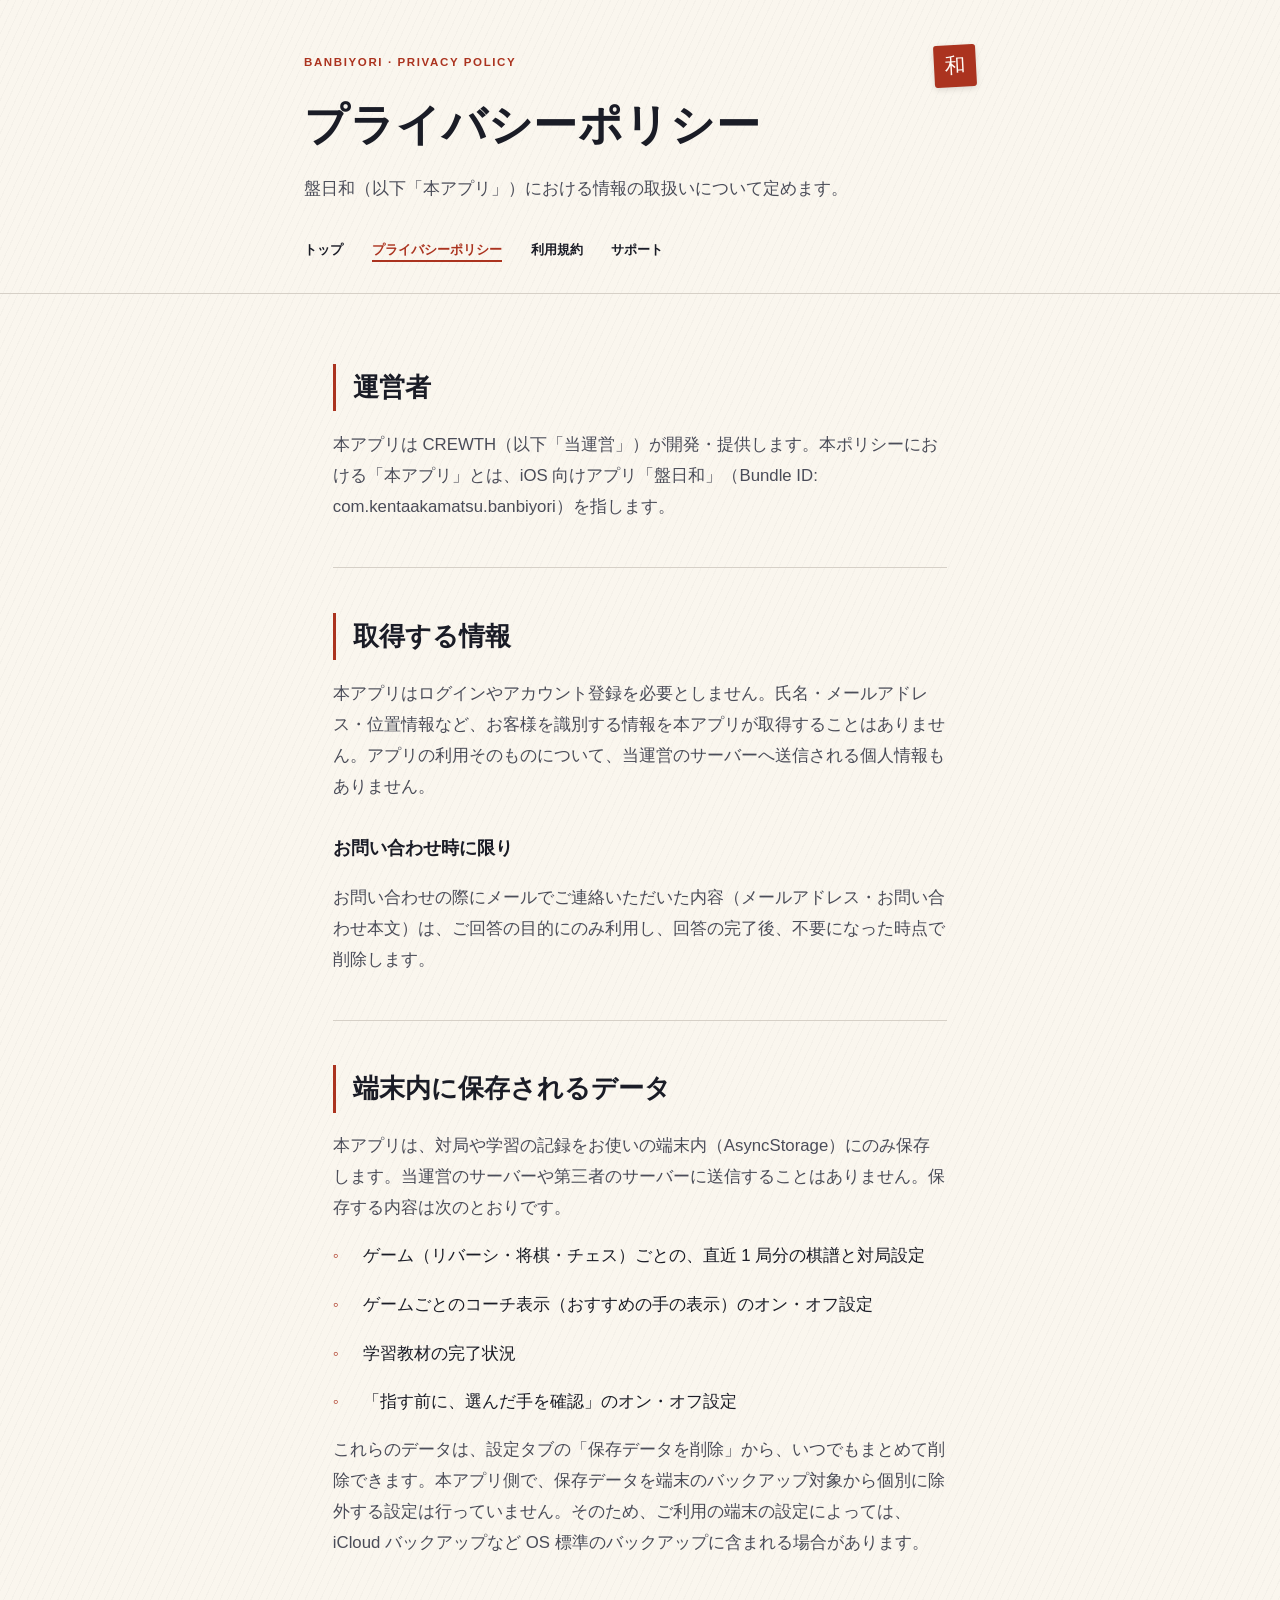
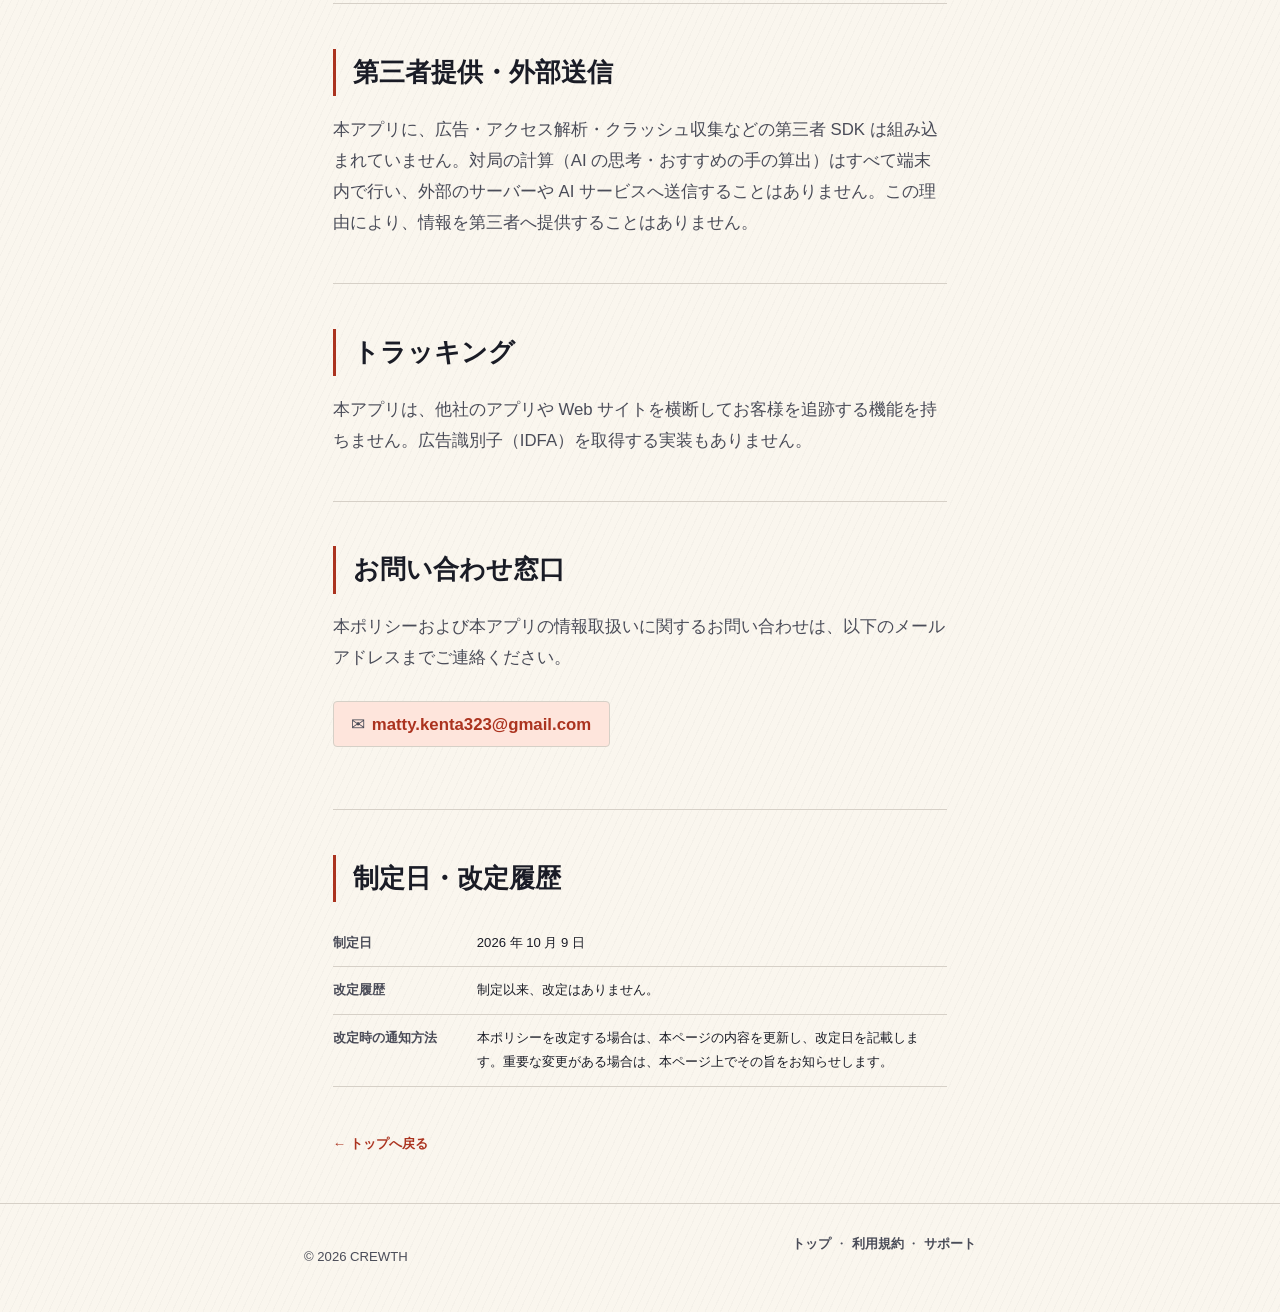
==== docs/privacy.html @ 4fd46166 "docs: publish 盤日和 policy pages Co-Authored-By: Claude Fable 5.1 <noreply@anthropic.com>" ====
<!doctype html>
<html lang="ja">
<head>
<meta charset="UTF-8" />
<meta name="viewport" content="width=device-width, initial-scale=1" />
<title>プライバシーポリシー — 盤日和</title>
<meta
  name="description"
  content="盤日和のプライバシーポリシー。取得する情報、端末内に保存されるデータ、第三者提供の有無、お問い合わせ窓口をご案内します。"
/>
<link rel="stylesheet" href="style.css" />
</head>
<body>
<a class="skip-link" href="#main">本文へ移動</a>
<header class="site-header">
  <div class="site-header__inner">
    <span class="seal" aria-hidden="true">和</span>
    <p class="eyebrow">BANBIYORI · PRIVACY POLICY</p>
    <h1 class="site-title">プライバシーポリシー</h1>
    <p class="site-tagline">盤日和（以下「本アプリ」）における情報の取扱いについて定めます。</p>
    <nav class="site-nav" aria-label="ページ内ナビゲーション">
      <ul>
        <li><a href="index.html">トップ</a></li>
        <li><a href="privacy.html" aria-current="page">プライバシーポリシー</a></li>
        <li><a href="terms.html">利用規約</a></li>
        <li><a href="support.html">サポート</a></li>
      </ul>
    </nav>
  </div>
</header>

<main id="main">
  <section aria-labelledby="operator-heading">
    <h2 id="operator-heading">運営者</h2>
    <p>本アプリは CREWTH（以下「当運営」）が開発・提供します。本ポリシーにおける「本アプリ」とは、iOS 向けアプリ「盤日和」（Bundle ID: com.kentaakamatsu.banbiyori）を指します。</p>
  </section>

  <section aria-labelledby="collect-heading">
    <h2 id="collect-heading">取得する情報</h2>
    <p>
      本アプリはログインやアカウント登録を必要としません。氏名・メールアドレス・位置情報など、お客様を識別する情報を本アプリが取得することはありません。アプリの利用そのものについて、当運営のサーバーへ送信される個人情報もありません。
    </p>
    <h3>お問い合わせ時に限り</h3>
    <p>
      お問い合わせの際にメールでご連絡いただいた内容（メールアドレス・お問い合わせ本文）は、ご回答の目的にのみ利用し、回答の完了後、不要になった時点で削除します。
    </p>
  </section>

  <section aria-labelledby="ondevice-heading">
    <h2 id="ondevice-heading">端末内に保存されるデータ</h2>
    <p>
      本アプリは、対局や学習の記録をお使いの端末内（AsyncStorage）にのみ保存します。当運営のサーバーや第三者のサーバーに送信することはありません。保存する内容は次のとおりです。
    </p>
    <ul class="fact-list">
      <li>ゲーム（リバーシ・将棋・チェス）ごとの、直近 1 局分の棋譜と対局設定</li>
      <li>ゲームごとのコーチ表示（おすすめの手の表示）のオン・オフ設定</li>
      <li>学習教材の完了状況</li>
      <li>「指す前に、選んだ手を確認」のオン・オフ設定</li>
    </ul>
    <p>
      これらのデータは、設定タブの「保存データを削除」から、いつでもまとめて削除できます。本アプリ側で、保存データを端末のバックアップ対象から個別に除外する設定は行っていません。そのため、ご利用の端末の設定によっては、iCloud バックアップなど OS 標準のバックアップに含まれる場合があります。
    </p>
  </section>

  <section aria-labelledby="third-party-heading">
    <h2 id="third-party-heading">第三者提供・外部送信</h2>
    <p>
      本アプリに、広告・アクセス解析・クラッシュ収集などの第三者 SDK は組み込まれていません。対局の計算（AI の思考・おすすめの手の算出）はすべて端末内で行い、外部のサーバーや AI サービスへ送信することはありません。この理由により、情報を第三者へ提供することはありません。
    </p>
  </section>

  <section aria-labelledby="tracking-heading">
    <h2 id="tracking-heading">トラッキング</h2>
    <p>
      本アプリは、他社のアプリや Web サイトを横断してお客様を追跡する機能を持ちません。広告識別子（IDFA）を取得する実装もありません。
    </p>
  </section>

  <section aria-labelledby="contact-heading">
    <h2 id="contact-heading">お問い合わせ窓口</h2>
    <p>本ポリシーおよび本アプリの情報取扱いに関するお問い合わせは、以下のメールアドレスまでご連絡ください。</p>
    <p class="contact-box">
      <span aria-hidden="true">✉</span>
      <a href="mailto:matty.kenta323@gmail.com">matty.kenta323@gmail.com</a>
    </p>
  </section>

  <section aria-labelledby="history-heading">
    <h2 id="history-heading">制定日・改定履歴</h2>
    <table class="meta-table">
      <tbody>
        <tr>
          <th scope="row">制定日</th>
          <td>2026 年 10 月 9 日</td>
        </tr>
        <tr>
          <th scope="row">改定履歴</th>
          <td>制定以来、改定はありません。</td>
        </tr>
        <tr>
          <th scope="row">改定時の通知方法</th>
          <td>本ポリシーを改定する場合は、本ページの内容を更新し、改定日を記載します。重要な変更がある場合は、本ページ上でその旨をお知らせします。</td>
        </tr>
      </tbody>
    </table>
  </section>

  <a class="back-home" href="index.html">トップへ戻る</a>
</main>

<footer class="site-footer">
  <div class="site-footer__inner">
    <p>&copy; 2026 CREWTH</p>
    <nav aria-label="フッターナビゲーション">
      <a href="index.html">トップ</a> ・
      <a href="terms.html">利用規約</a> ・
      <a href="support.html">サポート</a>
    </nav>
  </div>
</footer>
</body>
</html>
---- docs/style.css ----
/* 盤日和 公開ページ共通スタイル — 静的・依存なし（外部フォント・CDN 不使用） */

:root {
  /* 和紙と日向を基調にした配色。色は CSS カスタムプロパティに集約し、各ページでの直接指定を禁じる。 */
  --color-paper: oklch(97.5% 0.012 85);
  --color-surface: oklch(99.3% 0.006 85);
  --color-ink: oklch(23% 0.02 275);
  --color-ink-soft: oklch(42% 0.02 275);
  --color-line: oklch(86% 0.014 80);
  --color-accent: oklch(50% 0.16 32);
  --color-accent-soft: oklch(94% 0.03 40);
  --color-focus: oklch(50% 0.16 32);

  --font-serif: "Hiragino Mincho ProN", "Yu Mincho", "Noto Serif JP", serif;
  --font-sans: "Hiragino Kaku Gothic ProN", "Yu Gothic", "Noto Sans JP",
    sans-serif;

  --text-eyebrow: 0.72rem;
  --text-body: clamp(0.95rem, 0.9rem + 0.2vw, 1.05rem);
  --text-small: 0.82rem;
  --text-h1: clamp(1.9rem, 1.5rem + 1.6vw, 2.8rem);
  --text-h2: clamp(1.3rem, 1.15rem + 0.6vw, 1.6rem);
  --text-h3: clamp(1.05rem, 1rem + 0.2vw, 1.15rem);

  --space-2xs: 0.4rem;
  --space-xs: 0.7rem;
  --space-sm: 1.1rem;
  --space-md: 1.8rem;
  --space-lg: 2.8rem;
  --space-xl: clamp(2.6rem, 2rem + 3vw, 4.5rem);

  --measure: 42rem;
  --duration-fast: 150ms;
  --duration-normal: 260ms;
  --ease-out-expo: cubic-bezier(0.16, 1, 0.3, 1);

  color-scheme: light;
}

* {
  box-sizing: border-box;
}

html,
body {
  margin: 0;
  padding: 0;
}

body {
  background-color: var(--color-paper);
  background-image: repeating-linear-gradient(
    115deg,
    oklch(93% 0.01 85 / 35%) 0px,
    oklch(93% 0.01 85 / 35%) 1px,
    transparent 1px,
    transparent 7px
  );
  color: var(--color-ink);
  font-family: var(--font-sans);
  font-size: var(--text-body);
  line-height: 1.85;
  -webkit-font-smoothing: antialiased;
  text-rendering: optimizeLegibility;
}

img {
  max-width: 100%;
  display: block;
}

a {
  color: var(--color-accent);
  text-decoration: none;
}

a:focus-visible,
button:focus-visible {
  outline: 2px solid var(--color-focus);
  outline-offset: 3px;
  border-radius: 2px;
}

.skip-link {
  position: absolute;
  left: -9999px;
  top: auto;
}

.skip-link:focus {
  left: var(--space-sm);
  top: var(--space-sm);
  z-index: 10;
  background: var(--color-surface);
  padding: var(--space-2xs) var(--space-sm);
  border: 1px solid var(--color-line);
}

.site-header {
  border-bottom: 1px solid var(--color-line);
  padding: var(--space-lg) var(--space-md) var(--space-md);
  position: relative;
}

.site-header__inner {
  max-width: var(--measure);
  margin: 0 auto;
  position: relative;
}

.seal {
  position: absolute;
  top: 0;
  right: 0;
  width: 2.6rem;
  height: 2.6rem;
  background: var(--color-accent);
  color: var(--color-surface);
  border-radius: 3px;
  display: flex;
  align-items: center;
  justify-content: center;
  font-family: var(--font-serif);
  font-size: 1.3rem;
  line-height: 1;
  transform: rotate(-3deg);
  box-shadow: 0 2px 6px oklch(0% 0 0 / 12%);
}

.eyebrow {
  display: inline-block;
  font-size: var(--text-eyebrow);
  letter-spacing: 0.14em;
  text-transform: uppercase;
  color: var(--color-accent);
  font-weight: 600;
  margin: 0 0 var(--space-xs);
}

.site-title {
  font-family: var(--font-serif);
  font-size: var(--text-h1);
  font-weight: 600;
  margin: 0 0 var(--space-2xs);
  padding-right: 3.4rem;
  letter-spacing: 0.02em;
}

.site-tagline {
  color: var(--color-ink-soft);
  margin: 0 0 var(--space-md);
  max-width: 34rem;
}

.site-nav ul {
  display: flex;
  flex-wrap: wrap;
  gap: var(--space-md);
  list-style: none;
  margin: 0;
  padding: 0;
}

.site-nav a {
  color: var(--color-ink);
  font-size: var(--text-small);
  font-weight: 600;
  padding-bottom: 0.3rem;
  position: relative;
}

.site-nav a[aria-current="page"] {
  color: var(--color-accent);
}

.site-nav a::after {
  content: "";
  position: absolute;
  left: 0;
  bottom: 0;
  height: 2px;
  width: 100%;
  background: var(--color-accent);
  transform: scaleX(0);
  transform-origin: left;
  transition: transform var(--duration-normal) var(--ease-out-expo);
}

.site-nav a:hover::after,
.site-nav a:focus-visible::after,
.site-nav a[aria-current="page"]::after {
  transform: scaleX(1);
}

main {
  max-width: var(--measure);
  margin: 0 auto;
  padding: var(--space-xl) var(--space-md) var(--space-lg);
}

main > section + section {
  margin-top: var(--space-lg);
  padding-top: var(--space-lg);
  border-top: 1px solid var(--color-line);
}

section h2 {
  font-family: var(--font-serif);
  font-size: var(--text-h2);
  margin: 0 0 var(--space-sm);
  padding-left: var(--space-sm);
  border-left: 3px solid var(--color-accent);
}

section h3 {
  font-family: var(--font-serif);
  font-size: var(--text-h3);
  margin: var(--space-md) 0 var(--space-2xs);
}

section p,
section li {
  color: var(--color-ink-soft);
}

section ul,
section ol {
  padding-left: 1.3rem;
}

section li + li {
  margin-top: var(--space-2xs);
}

.card {
  background: var(--color-surface);
  border: 1px solid var(--color-line);
  border-radius: 6px;
  padding: var(--space-md);
  margin-top: var(--space-md);
  box-shadow: 0 1px 0 oklch(0% 0 0 / 3%);
}

.card:first-child {
  margin-top: 0;
}

.fact-list {
  list-style: none;
  padding: 0;
  margin: 0;
  display: grid;
  gap: var(--space-xs);
}

.fact-list li {
  display: grid;
  grid-template-columns: 1.4em 1fr;
  gap: var(--space-2xs);
  color: var(--color-ink);
}

.fact-list li::before {
  content: "◦";
  color: var(--color-accent);
}

.qa dt {
  font-weight: 700;
  color: var(--color-ink);
  margin-top: var(--space-md);
}

.qa dt:first-child {
  margin-top: 0;
}

.qa dd {
  margin: var(--space-2xs) 0 0;
  color: var(--color-ink-soft);
}

.meta-table {
  width: 100%;
  border-collapse: collapse;
  margin-top: var(--space-sm);
  font-size: var(--text-small);
}

.meta-table th,
.meta-table td {
  text-align: left;
  padding: var(--space-xs) var(--space-sm) var(--space-xs) 0;
  border-bottom: 1px solid var(--color-line);
  vertical-align: top;
}

.meta-table th {
  color: var(--color-ink-soft);
  font-weight: 600;
  white-space: nowrap;
  width: 9rem;
}

.contact-box {
  display: inline-flex;
  align-items: baseline;
  gap: var(--space-2xs);
  background: var(--color-accent-soft);
  border: 1px solid var(--color-line);
  border-radius: 4px;
  padding: var(--space-2xs) var(--space-sm);
  margin-top: var(--space-xs);
}

.contact-box a {
  font-weight: 700;
}

.back-home {
  display: inline-block;
  margin-top: var(--space-lg);
  font-size: var(--text-small);
  font-weight: 600;
}

.back-home::before {
  content: "← ";
}

.site-footer {
  border-top: 1px solid var(--color-line);
  padding: var(--space-md);
}

.site-footer__inner {
  max-width: var(--measure);
  margin: 0 auto;
  display: flex;
  flex-wrap: wrap;
  justify-content: space-between;
  gap: var(--space-sm);
  font-size: var(--text-small);
  color: var(--color-ink-soft);
}

.site-footer a {
  color: var(--color-ink-soft);
  font-weight: 600;
}

.site-footer a:hover,
.site-footer a:focus-visible {
  color: var(--color-accent);
}

.index-grid {
  display: grid;
  gap: var(--space-md);
  grid-template-columns: repeat(3, 1fr);
}

.index-card {
  background: var(--color-surface);
  border: 1px solid var(--color-line);
  border-radius: 6px;
  padding: var(--space-md);
  transition: transform var(--duration-fast) var(--ease-out-expo),
    box-shadow var(--duration-fast) var(--ease-out-expo);
}

.index-card:hover,
.index-card:focus-within {
  transform: translateY(-2px);
  box-shadow: 0 8px 20px oklch(0% 0 0 / 8%);
}

.index-card h2 {
  border-left: none;
  padding-left: 0;
}

.index-card a {
  font-weight: 700;
}

.index-card p {
  margin-bottom: var(--space-sm);
}

@media (max-width: 720px) {
  .index-grid {
    grid-template-columns: 1fr;
  }
}

@media (max-width: 420px) {
  .site-header {
    padding: var(--space-md) var(--space-sm);
  }

  main {
    padding: var(--space-lg) var(--space-sm) var(--space-md);
  }

  .meta-table th {
    width: 6rem;
  }

  .site-title {
    padding-right: 3rem;
  }
}

@media (prefers-reduced-motion: reduce) {
  * {
    transition-duration: 0.01ms !important;
    animation-duration: 0.01ms !important;
  }
}
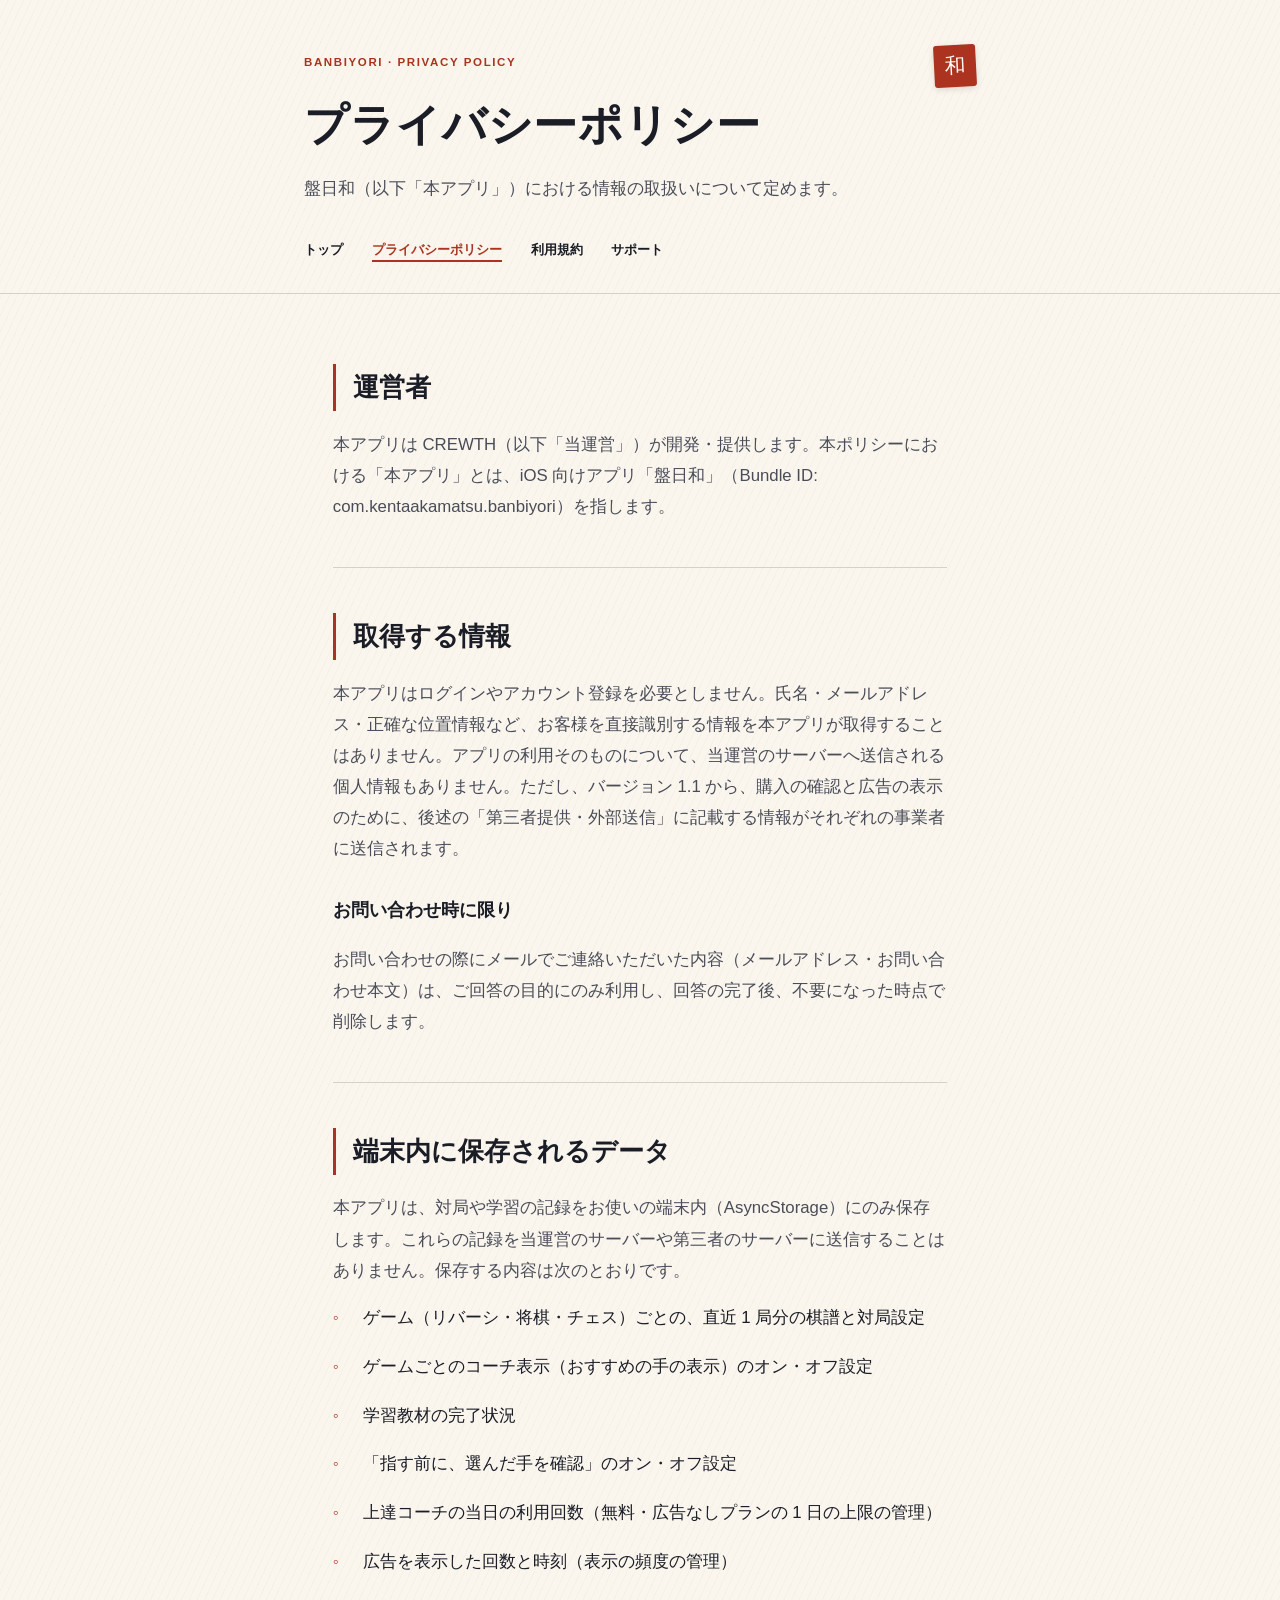
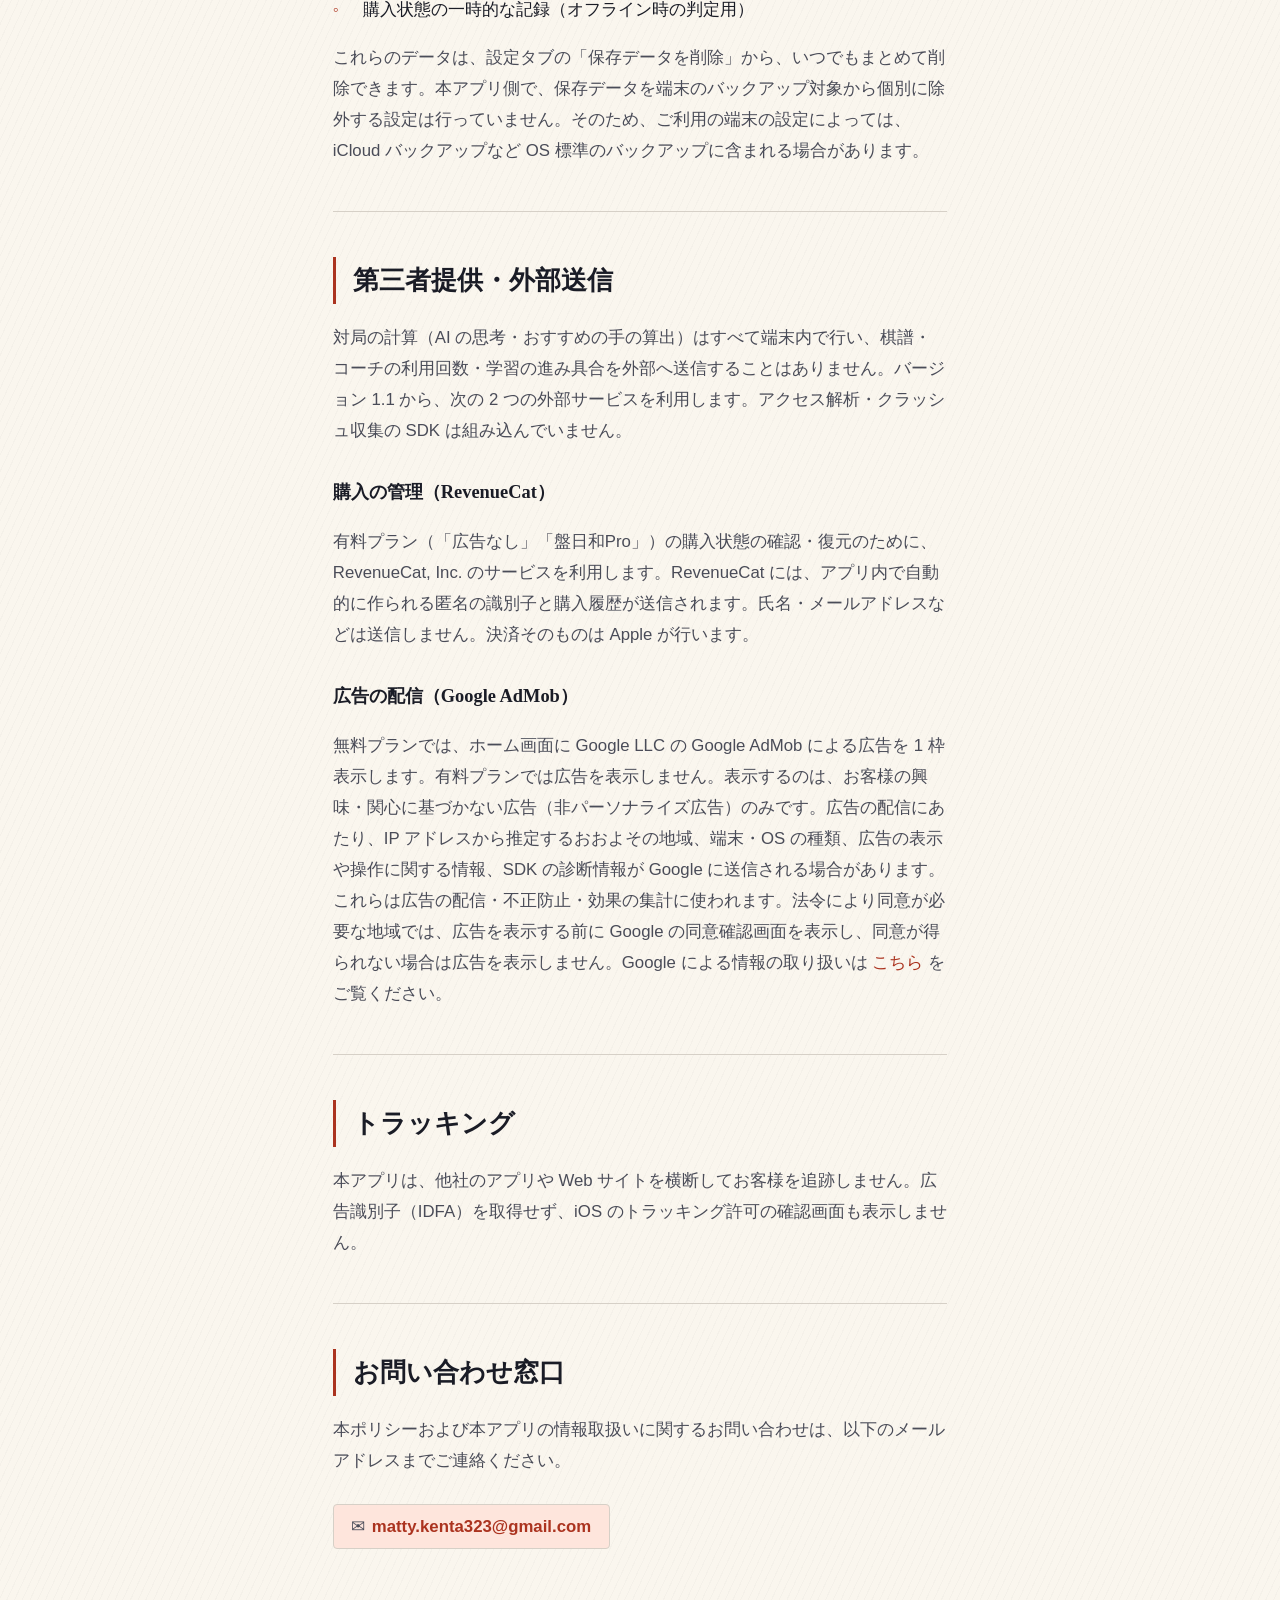
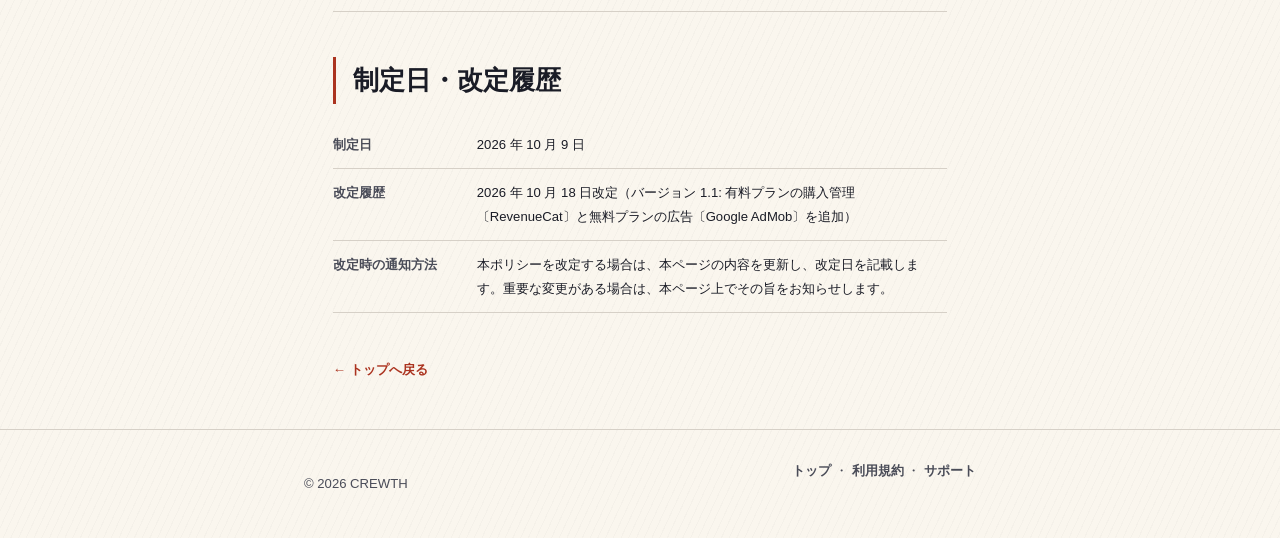
==== commit 603c4ab9: "docs: 1.1 — paid plans (RevenueCat) and free-plan home banner (Google AdMob) Co-Authored-By: Claude " ====
--- a/docs/privacy.html
+++ b/docs/privacy.html
@@ -38,7 +38,7 @@
   <section aria-labelledby="collect-heading">
     <h2 id="collect-heading">取得する情報</h2>
     <p>
-      本アプリはログインやアカウント登録を必要としません。氏名・メールアドレス・位置情報など、お客様を識別する情報を本アプリが取得することはありません。アプリの利用そのものについて、当運営のサーバーへ送信される個人情報もありません。
+      本アプリはログインやアカウント登録を必要としません。氏名・メールアドレス・正確な位置情報など、お客様を直接識別する情報を本アプリが取得することはありません。アプリの利用そのものについて、当運営のサーバーへ送信される個人情報もありません。ただし、バージョン 1.1 から、購入の確認と広告の表示のために、後述の「第三者提供・外部送信」に記載する情報がそれぞれの事業者に送信されます。
     </p>
     <h3>お問い合わせ時に限り</h3>
     <p>
@@ -49,13 +49,16 @@
   <section aria-labelledby="ondevice-heading">
     <h2 id="ondevice-heading">端末内に保存されるデータ</h2>
     <p>
-      本アプリは、対局や学習の記録をお使いの端末内（AsyncStorage）にのみ保存します。当運営のサーバーや第三者のサーバーに送信することはありません。保存する内容は次のとおりです。
+      本アプリは、対局や学習の記録をお使いの端末内（AsyncStorage）にのみ保存します。これらの記録を当運営のサーバーや第三者のサーバーに送信することはありません。保存する内容は次のとおりです。
     </p>
     <ul class="fact-list">
       <li>ゲーム（リバーシ・将棋・チェス）ごとの、直近 1 局分の棋譜と対局設定</li>
       <li>ゲームごとのコーチ表示（おすすめの手の表示）のオン・オフ設定</li>
       <li>学習教材の完了状況</li>
       <li>「指す前に、選んだ手を確認」のオン・オフ設定</li>
+      <li>上達コーチの当日の利用回数（無料・広告なしプランの 1 日の上限の管理）</li>
+      <li>広告を表示した回数と時刻（表示の頻度の管理）</li>
+      <li>購入状態の一時的な記録（オフライン時の判定用）</li>
     </ul>
     <p>
       これらのデータは、設定タブの「保存データを削除」から、いつでもまとめて削除できます。本アプリ側で、保存データを端末のバックアップ対象から個別に除外する設定は行っていません。そのため、ご利用の端末の設定によっては、iCloud バックアップなど OS 標準のバックアップに含まれる場合があります。
@@ -65,14 +68,22 @@
   <section aria-labelledby="third-party-heading">
     <h2 id="third-party-heading">第三者提供・外部送信</h2>
     <p>
-      本アプリに、広告・アクセス解析・クラッシュ収集などの第三者 SDK は組み込まれていません。対局の計算（AI の思考・おすすめの手の算出）はすべて端末内で行い、外部のサーバーや AI サービスへ送信することはありません。この理由により、情報を第三者へ提供することはありません。
+      対局の計算（AI の思考・おすすめの手の算出）はすべて端末内で行い、棋譜・コーチの利用回数・学習の進み具合を外部へ送信することはありません。バージョン 1.1 から、次の 2 つの外部サービスを利用します。アクセス解析・クラッシュ収集の SDK は組み込んでいません。
+    </p>
+    <h3>購入の管理（RevenueCat）</h3>
+    <p>
+      有料プラン（「広告なし」「盤日和Pro」）の購入状態の確認・復元のために、RevenueCat, Inc. のサービスを利用します。RevenueCat には、アプリ内で自動的に作られる匿名の識別子と購入履歴が送信されます。氏名・メールアドレスなどは送信しません。決済そのものは Apple が行います。
+    </p>
+    <h3>広告の配信（Google AdMob）</h3>
+    <p>
+      無料プランでは、ホーム画面に Google LLC の Google AdMob による広告を 1 枠表示します。有料プランでは広告を表示しません。表示するのは、お客様の興味・関心に基づかない広告（非パーソナライズ広告）のみです。広告の配信にあたり、IP アドレスから推定するおおよその地域、端末・OS の種類、広告の表示や操作に関する情報、SDK の診断情報が Google に送信される場合があります。これらは広告の配信・不正防止・効果の集計に使われます。法令により同意が必要な地域では、広告を表示する前に Google の同意確認画面を表示し、同意が得られない場合は広告を表示しません。Google による情報の取り扱いは <a href="https://policies.google.com/technologies/partner-sites?hl=ja">こちら</a> をご覧ください。
     </p>
   </section>
 
   <section aria-labelledby="tracking-heading">
     <h2 id="tracking-heading">トラッキング</h2>
     <p>
-      本アプリは、他社のアプリや Web サイトを横断してお客様を追跡する機能を持ちません。広告識別子（IDFA）を取得する実装もありません。
+      本アプリは、他社のアプリや Web サイトを横断してお客様を追跡しません。広告識別子（IDFA）を取得せず、iOS のトラッキング許可の確認画面も表示しません。
     </p>
   </section>
 
@@ -95,7 +106,7 @@
         </tr>
         <tr>
           <th scope="row">改定履歴</th>
-          <td>制定以来、改定はありません。</td>
+          <td>2026 年 10 月 18 日改定（バージョン 1.1: 有料プランの購入管理〔RevenueCat〕と無料プランの広告〔Google AdMob〕を追加）</td>
         </tr>
         <tr>
           <th scope="row">改定時の通知方法</th>
